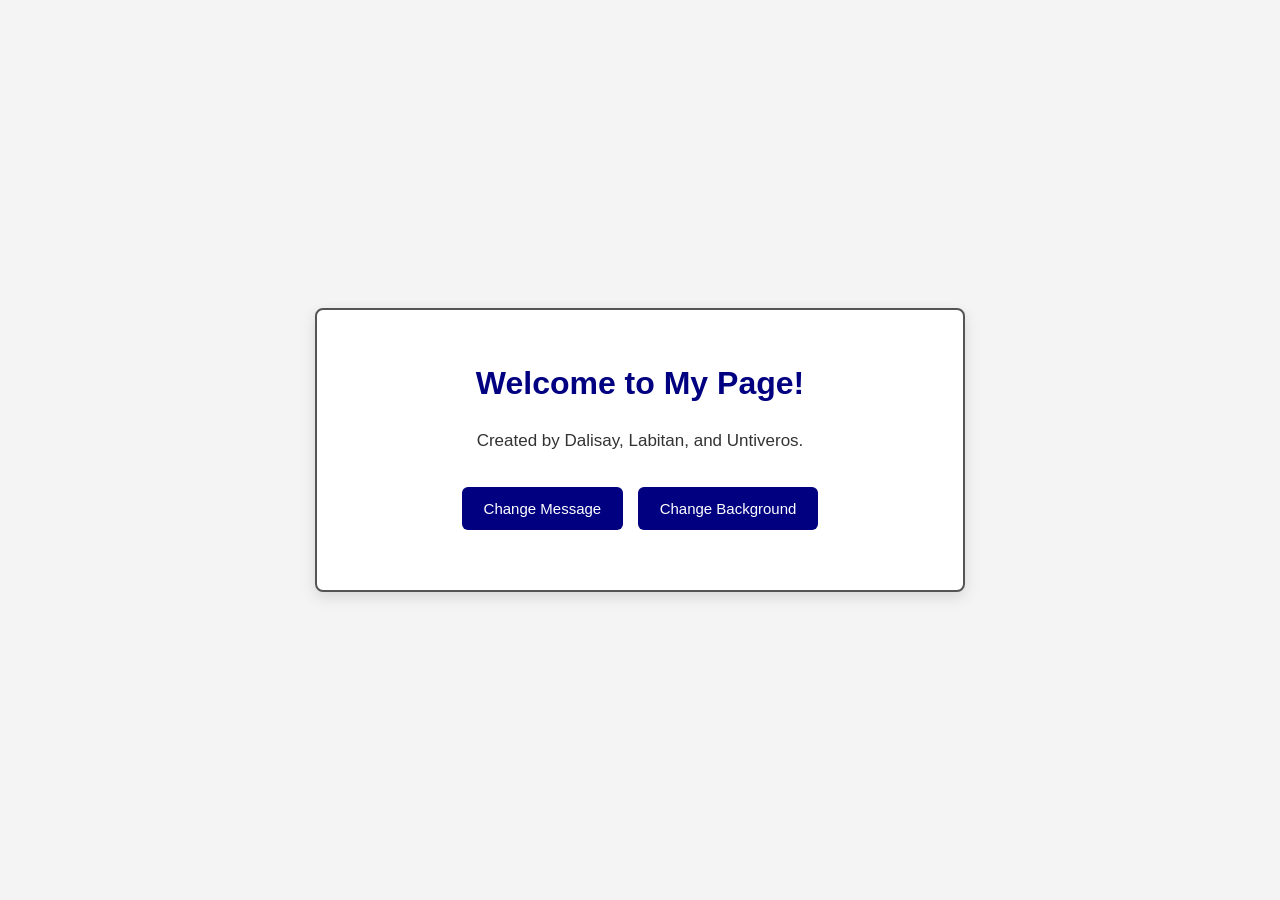
==== lab_act_2.html @ a783da31 "Update" ====
<!DOCTYPE html>
<html lang="en">
<head>
    <meta charset="UTF-8">
    <meta name="viewport" content="width=device-width, initial-scale=1.0">
    <title>My First Interactive Page</title>
    <link rel="stylesheet" href="style.css">
</head>
<body>

    <div class="container">
        <h1>Welcome to My Page!</h1>

        <p id="message">
            Created by Dalisay, Labitan, and Untiveros.
        </p>

        <button id="messageButton">Change Message</button>
        <button id="backgroundButton">Change Background</button>
    </div>

    <script src="script.js"></script>
</body>
</html>
---- style.css ----
/* General Settings */
* {
    margin: 0;
    padding: 0;
    box-sizing: border-box;
}

/* Body / Outside Background */
body {
    min-height: 100vh;
    display: flex;
    justify-content: center;
    align-items: center;
    background-color: #f4f4f4;
    font-family: Arial, sans-serif;
    transition: background-color 0.5s ease;
}

/* Main Container */
.container {
    width: 90%;
    max-width: 650px;
    padding: 55px 35px;
    text-align: center;
    background-color: white;
    border: 2px solid #555;
    border-radius: 8px;
    box-shadow: 0 5px 15px rgba(0, 0, 0, 0.12);
}

/* Heading */
h1 {
    margin-bottom: 25px;
    color: navy;
    font-size: 32px;
}

/* Message */
p {
    margin-bottom: 28px;
    color: #333;
    font-size: 17px;
    line-height: 1.6;
}

/* Buttons */
button {
    padding: 13px 22px;
    margin: 5px;
    border: none;
    border-radius: 6px;
    background-color: navy;
    color: white;
    font-size: 15px;
    cursor: pointer;
    transition: background-color 0.3s ease;
}

/* Button Hover Effect */
button:hover {
    background-color: #25258c;
}

/* Responsive Design */
@media (max-width: 480px) {
    .container {
        padding: 40px 20px;
    }

    h1 {
        font-size: 25px;
    }

    p {
        font-size: 15px;
    }
}
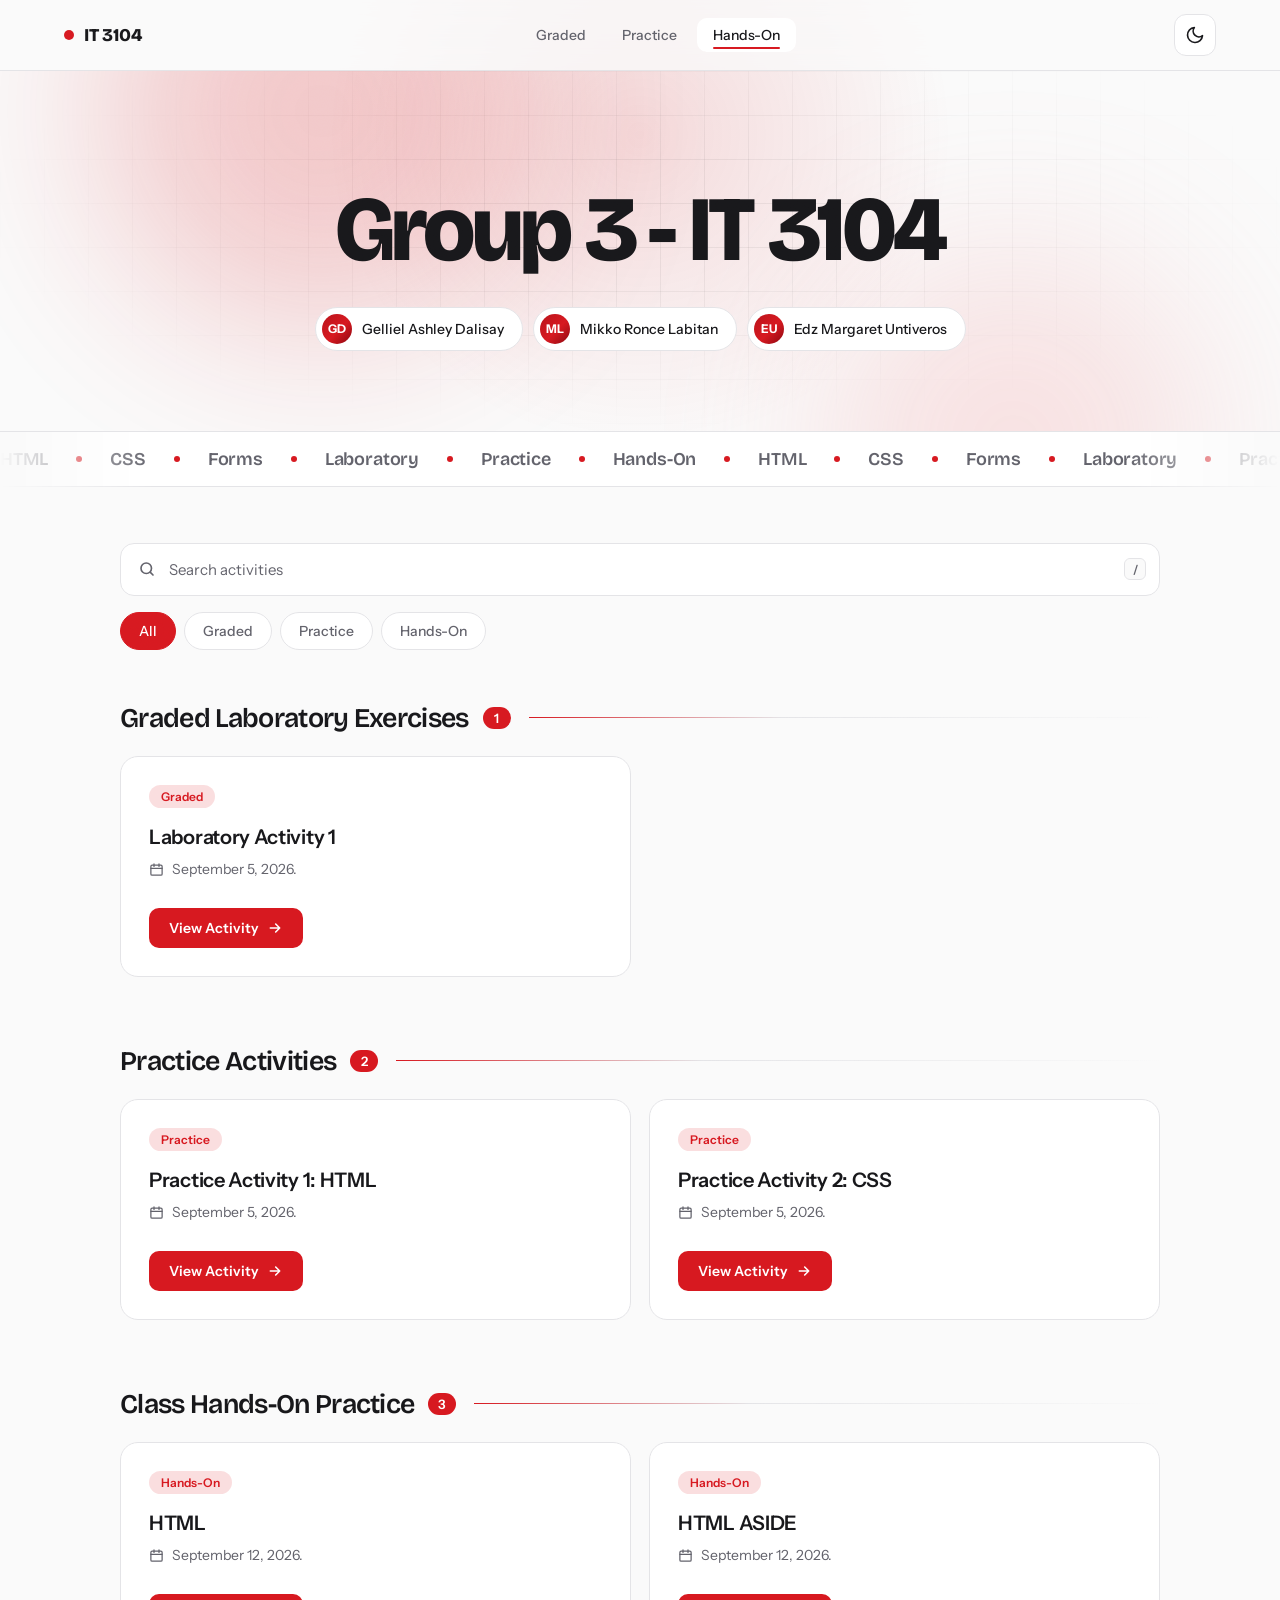
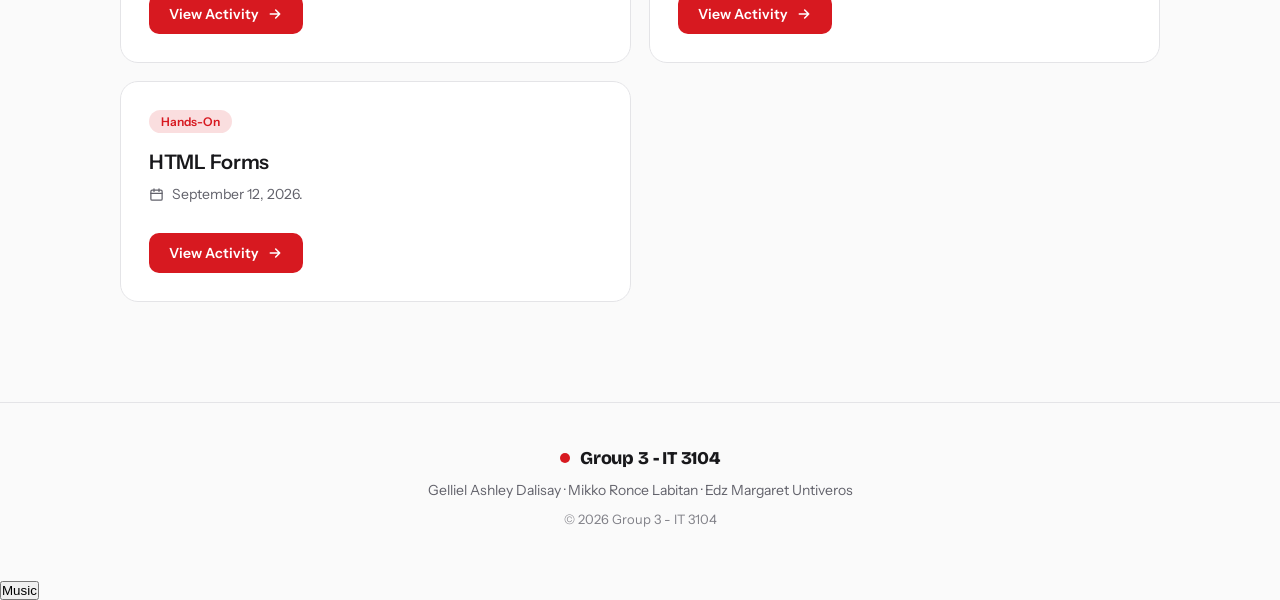
==== commit 5cb28567: "Update lab_act_2.html" ====
--- a/lab_act_2.html
+++ b/lab_act_2.html
@@ -1,24 +1,421 @@
 <!DOCTYPE html>
-<html lang="en">
+<html lang="en" data-theme="dark">
 <head>
     <meta charset="UTF-8">
     <meta name="viewport" content="width=device-width, initial-scale=1.0">
-    <title>My First Interactive Page</title>
+    <title>Group 3 - IT 3104</title>
+
+    <!-- Apply saved theme + JS flag before paint -->
+    <script>
+        (function () {
+            var t = "dark";
+            try {
+                t = localStorage.getItem("theme") ||
+                    (window.matchMedia("(prefers-color-scheme: light)").matches ? "light" : "dark");
+            } catch (e) {}
+            document.documentElement.setAttribute("data-theme", t);
+            document.documentElement.classList.add("js");
+        })();
+    </script>
+
+    <link rel="preconnect" href="https://fonts.googleapis.com">
+    <link rel="preconnect" href="https://fonts.gstatic.com" crossorigin>
+    <link href="https://fonts.googleapis.com/css2?family=Bricolage+Grotesque:wght@600;800&family=Instrument+Sans:wght@400;500;600&display=swap" rel="stylesheet">
     <link rel="stylesheet" href="style.css">
 </head>
+
 <body>
 
-    <div class="container">
-        <h1>Welcome to My Page!</h1>
-
-        <p id="message">
-            Created by Dalisay, Labitan, and Untiveros.
+    <div class="progress" id="progress"></div>
+
+    <!-- TOP BAR -->
+    <nav class="topbar">
+        <div class="brand"><span class="brand-dot"></span>IT 3104</div>
+
+        <div class="nav-links">
+            <a href="#graded">Graded</a>
+            <a href="#practice">Practice</a>
+            <a href="#handson">Hands-On</a>
+        </div>
+
+        <button class="theme-toggle" id="themeToggle" type="button" aria-label="Switch to light mode">
+            <svg class="icon-sun" viewBox="0 0 24 24" width="20" height="20" fill="none" stroke="currentColor" stroke-width="2" stroke-linecap="round" stroke-linejoin="round" aria-hidden="true">
+                <circle cx="12" cy="12" r="4"/>
+                <path d="M12 2v2M12 20v2M4.93 4.93l1.41 1.41M17.66 17.66l1.41 1.41M2 12h2M20 12h2M4.93 19.07l1.41-1.41M17.66 6.34l1.41-1.41"/>
+            </svg>
+            <svg class="icon-moon" viewBox="0 0 24 24" width="20" height="20" fill="none" stroke="currentColor" stroke-width="2" stroke-linecap="round" stroke-linejoin="round" aria-hidden="true">
+                <path d="M21 12.8A9 9 0 1 1 11.2 3a7 7 0 0 0 9.8 9.8z"/>
+            </svg>
+        </button>
+    </nav>
+
+    <!-- HERO -->
+    <header class="header">
+        <div class="aurora" aria-hidden="true"><i></i><i></i></div>
+
+        <h1>Group 3 - IT 3104</h1>
+
+        <p class="members">
+            <span><i>GD</i>Gelliel Ashley Dalisay</span>
+            <span><i>ML</i>Mikko Ronce Labitan</span>
+            <span><i>EU</i>Edz Margaret Untiveros</span>
         </p>
-
-        <button id="messageButton">Change Message</button>
-        <button id="backgroundButton">Change Background</button>
+    </header>
+
+    <!-- MARQUEE -->
+    <div class="marquee" aria-hidden="true">
+        <div class="marquee-track">
+            <span>HTML</span><span>CSS</span><span>Forms</span><span>Laboratory</span><span>Practice</span><span>Hands-On</span>
+            <span>HTML</span><span>CSS</span><span>Forms</span><span>Laboratory</span><span>Practice</span><span>Hands-On</span>
+        </div>
     </div>
 
-    <script src="script.js"></script>
+    <!-- MAIN CONTENT -->
+    <main class="container">
+
+        <div class="toolbar" id="activities">
+            <div class="search">
+                <svg viewBox="0 0 24 24" width="18" height="18" fill="none" stroke="currentColor" stroke-width="2.2" stroke-linecap="round" stroke-linejoin="round" aria-hidden="true"><circle cx="11" cy="11" r="7"/><path d="M20 20l-3.5-3.5"/></svg>
+                <input id="search" type="search" placeholder="Search activities" aria-label="Search activities" autocomplete="off">
+                <kbd>/</kbd>
+            </div>
+
+            <div class="chips" role="group" aria-label="Filter activities">
+                <button class="chip active" type="button" data-filter="all" aria-pressed="true">All</button>
+                <button class="chip" type="button" data-filter="graded" aria-pressed="false">Graded</button>
+                <button class="chip" type="button" data-filter="practice" aria-pressed="false">Practice</button>
+                <button class="chip" type="button" data-filter="handson" aria-pressed="false">Hands-On</button>
+            </div>
+        </div>
+
+        <p class="empty" id="empty" hidden>No activities match your search.</p>
+
+        <section class="section" id="graded" data-tag="Graded">
+            <div class="section-heading">
+                <h2>Graded Laboratory Exercises</h2>
+            </div>
+
+            <div class="activity">
+                <div class="activity-details">
+                    <h3>Laboratory Activity 1</h3>
+                    <p>September 5, 2026.</p>
+                </div>
+                <a href="Lab_Act_1.html" class="view-button">View Activity</a>
+            </div>
+        </section>
+
+        <section class="section" id="practice" data-tag="Practice">
+            <div class="section-heading">
+                <h2>Practice Activities</h2>
+            </div>
+
+            <div class="activity">
+                <div class="activity-details">
+                    <h3>Practice Activity 1: HTML</h3>
+                    <p>September 5, 2026.</p>
+                </div>
+                <a href="practice%201%20html.html" class="view-button">View Activity</a>
+            </div>
+
+            <div class="activity">
+                <div class="activity-details">
+                    <h3>Practice Activity 2: CSS</h3>
+                    <p>September 5, 2026.</p>
+                </div>
+                <a href="Pactice%20Activity%202.html" class="view-button">View Activity</a>
+            </div>
+        </section>
+
+        <section class="section" id="handson" data-tag="Hands-On">
+            <div class="section-heading">
+                <h2>Class Hands-On Practice</h2>
+            </div>
+
+            <div class="activity">
+                <div class="activity-details">
+                    <h3>HTML</h3>
+                    <p>September 12, 2026.</p>
+                </div>
+                <a href="practice%201%20html.html" class="view-button">View Activity</a>
+            </div>
+
+            <div class="activity">
+                <div class="activity-details">
+                    <h3>HTML ASIDE</h3>
+                    <p>September 12, 2026.</p>
+                </div>
+                <a href="practice-1-html-aside.html" class="view-button">View Activity</a>
+            </div>
+
+            <div class="activity">
+                <div class="activity-details">
+                    <h3>HTML Forms</h3>
+                    <p>September 12, 2026.</p>
+                </div>
+                <a href="practice%20activity%201%20html%20forms.html" class="view-button">View Activity</a>
+            </div>
+        </section>
+
+    </main>
+
+    <!-- FOOTER -->
+    <footer class="footer">
+        <div class="footer-inner">
+            <div class="brand"><span class="brand-dot"></span>Group 3 - IT 3104</div>
+            <p class="footer-members">Gelliel Ashley Dalisay &middot; Mikko Ronce Labitan &middot; Edz Margaret Untiveros</p>
+            <p class="footer-copy">&copy; 2026 Group 3 - IT 3104</p>
+        </div>
+    </footer>
+
+    <button class="to-top" id="toTop" type="button" aria-label="Back to top">
+        <svg viewBox="0 0 24 24" width="20" height="20" fill="none" stroke="currentColor" stroke-width="2.4" stroke-linecap="round" stroke-linejoin="round" aria-hidden="true"><path d="M12 19V5M5 12l7-7 7 7"/></svg>
+    </button>
+
+    <!-- MUSIC -->
+    <audio id="bgm" src="music.mp3" loop preload="none"></audio>
+
+    <button class="sound-btn" id="soundBtn" type="button" aria-label="Play music" aria-pressed="false">
+        <span class="eq" aria-hidden="true"><i></i><i></i><i></i><i></i></span>
+        <span class="sound-label" id="soundLabel">Music</span>
+    </button>
+
+    <script>
+        var root = document.documentElement;
+        var reduced = window.matchMedia("(prefers-reduced-motion: reduce)").matches;
+
+        var sections = document.querySelectorAll(".section");
+        var cards = document.querySelectorAll(".activity");
+
+        /* ---------- Theme toggle (circular reveal when supported) ---------- */
+        var toggle = document.getElementById("themeToggle");
+
+        function syncLabel() {
+            var light = root.getAttribute("data-theme") === "light";
+            toggle.setAttribute("aria-label", light ? "Switch to dark mode" : "Switch to light mode");
+        }
+
+        toggle.addEventListener("click", function (e) {
+            var next = root.getAttribute("data-theme") === "light" ? "dark" : "light";
+
+            function apply() {
+                root.setAttribute("data-theme", next);
+                try { localStorage.setItem("theme", next); } catch (err) {}
+                syncLabel();
+            }
+
+            if (!document.startViewTransition || reduced) { apply(); return; }
+
+            var x = e.clientX, y = e.clientY;
+            var r = Math.hypot(Math.max(x, innerWidth - x), Math.max(y, innerHeight - y));
+            var t = document.startViewTransition(apply);
+
+            t.ready.then(function () {
+                root.animate(
+                    { clipPath: ["circle(0px at " + x + "px " + y + "px)", "circle(" + r + "px at " + x + "px " + y + "px)"] },
+                    { duration: 650, easing: "ease-in-out", pseudoElement: "::view-transition-new(root)" }
+                );
+            });
+        });
+        syncLabel();
+
+        /* ---------- Tag badge on each card + count on each heading ---------- */
+        sections.forEach(function (s) {
+            var tag = s.dataset.tag;
+            var list = s.querySelectorAll(".activity");
+
+            list.forEach(function (card) {
+                var d = card.querySelector(".activity-details");
+                var t = document.createElement("span");
+                t.className = "tag";
+                t.textContent = tag;
+                d.insertBefore(t, d.firstChild);
+            });
+
+            var c = document.createElement("span");
+            c.className = "count";
+            c.textContent = list.length;
+            s.querySelector(".section-heading h2").after(c);
+        });
+
+        /* ---------- Scroll reveal ---------- */
+        var items = document.querySelectorAll(".section-heading, .activity");
+        items.forEach(function (el) { el.classList.add("reveal"); });
+
+        if ("IntersectionObserver" in window) {
+            var io = new IntersectionObserver(function (entries) {
+                entries.forEach(function (e) {
+                    if (e.isIntersecting) {
+                        e.target.classList.add("in");
+                        io.unobserve(e.target);
+                    }
+                });
+            }, { threshold: 0.12 });
+            items.forEach(function (el) { io.observe(el); });
+        } else {
+            items.forEach(function (el) { el.classList.add("in"); });
+        }
+
+        /* ---------- Card spotlight + 3D tilt ---------- */
+        cards.forEach(function (card) {
+            card.addEventListener("mousemove", function (e) {
+                var r = card.getBoundingClientRect();
+                var px = (e.clientX - r.left) / r.width;
+                var py = (e.clientY - r.top) / r.height;
+                card.style.setProperty("--mx", (px * r.width) + "px");
+                card.style.setProperty("--my", (py * r.height) + "px");
+                if (!reduced) {
+                    card.style.setProperty("--ry", ((px - 0.5) * 8) + "deg");
+                    card.style.setProperty("--rx", ((0.5 - py) * 8) + "deg");
+                }
+            });
+            card.addEventListener("mouseleave", function () {
+                card.style.setProperty("--rx", "0deg");
+                card.style.setProperty("--ry", "0deg");
+            });
+        });
+
+        /* ---------- Ambient glow that follows the cursor ---------- */
+        document.addEventListener("pointermove", function (e) {
+            root.style.setProperty("--x", e.clientX + "px");
+            root.style.setProperty("--y", e.clientY + "px");
+        });
+
+        /* ---------- Search + filter chips ---------- */
+        var search = document.getElementById("search");
+        var empty = document.getElementById("empty");
+        var chips = document.querySelectorAll(".chip");
+        var filter = "all";
+
+        function applyFilter() {
+            var q = search.value.toLowerCase().trim();
+            var any = false;
+
+            cards.forEach(function (card) {
+                var sec = card.closest(".section");
+                var ok = (filter === "all" || sec.id === filter) &&
+                         card.textContent.toLowerCase().indexOf(q) !== -1;
+                card.hidden = !ok;
+                if (ok) any = true;
+            });
+
+            sections.forEach(function (s) {
+                s.hidden = !s.querySelector(".activity:not([hidden])");
+            });
+
+            empty.hidden = any;
+        }
+
+        search.addEventListener("input", applyFilter);
+
+        chips.forEach(function (chip) {
+            chip.addEventListener("click", function () {
+                filter = chip.dataset.filter;
+                chips.forEach(function (c) {
+                    var on = c === chip;
+                    c.classList.toggle("active", on);
+                    c.setAttribute("aria-pressed", on);
+                });
+                applyFilter();
+            });
+        });
+
+        /* "/" focuses the search box, Esc clears it */
+        document.addEventListener("keydown", function (e) {
+            var typing = /^(INPUT|TEXTAREA)$/.test(document.activeElement.tagName);
+            if (e.key === "/" && !typing) {
+                e.preventDefault();
+                search.focus();
+                search.scrollIntoView({ behavior: "smooth", block: "center" });
+            } else if (e.key === "Escape" && document.activeElement === search) {
+                search.value = "";
+                applyFilter();
+                search.blur();
+            }
+        });
+
+        /* ---------- Active nav link while scrolling ---------- */
+        var navLinks = document.querySelectorAll(".nav-links a");
+        var spy = new IntersectionObserver(function (entries) {
+            entries.forEach(function (e) {
+                if (e.isIntersecting) {
+                    navLinks.forEach(function (a) {
+                        a.classList.toggle("active", a.getAttribute("href") === "#" + e.target.id);
+                    });
+                }
+            });
+        }, { rootMargin: "-40% 0px -50% 0px" });
+        sections.forEach(function (s) { spy.observe(s); });
+
+        /* ---------- Progress bar + back to top ---------- */
+        var progress = document.getElementById("progress");
+        var toTop = document.getElementById("toTop");
+
+        function onScroll() {
+            var max = document.documentElement.scrollHeight - window.innerHeight;
+            var ratio = max > 0 ? window.scrollY / max : 0;
+            progress.style.transform = "scaleX(" + ratio + ")";
+            toTop.classList.toggle("show", window.scrollY > 400);
+        }
+
+        window.addEventListener("scroll", onScroll, { passive: true });
+        onScroll();
+
+        toTop.addEventListener("click", function () {
+            window.scrollTo({ top: 0, behavior: "smooth" });
+        });
+
+        /* ---------- Music + click sounds ---------- */
+        var bgm = document.getElementById("bgm");
+        var soundBtn = document.getElementById("soundBtn");
+        var soundLabel = document.getElementById("soundLabel");
+        var audioCtx;
+
+        bgm.volume = 0.35;
+
+        function setSound(on) {
+            soundBtn.classList.toggle("on", on);
+            soundBtn.setAttribute("aria-pressed", on);
+            soundBtn.setAttribute("aria-label", on ? "Pause music" : "Play music");
+            soundLabel.textContent = on ? "Playing" : "Music";
+        }
+
+        soundBtn.addEventListener("click", function () {
+            if (bgm.paused) {
+                bgm.play().then(function () {
+                    setSound(true);
+                }).catch(function () {
+                    soundLabel.textContent = "music.mp3 not found";
+                });
+            } else {
+                bgm.pause();
+                setSound(false);
+            }
+        });
+
+        /* soft blip made with the Web Audio API (no file needed) */
+        function blip(freq) {
+            if (bgm.paused) return;
+            try {
+                audioCtx = audioCtx || new (window.AudioContext || window.webkitAudioContext)();
+                var o = audioCtx.createOscillator();
+                var g = audioCtx.createGain();
+                var t = audioCtx.currentTime;
+                o.type = "sine";
+                o.frequency.value = freq;
+                g.gain.setValueAtTime(0.0001, t);
+                g.gain.exponentialRampToValueAtTime(0.08, t + 0.01);
+                g.gain.exponentialRampToValueAtTime(0.0001, t + 0.15);
+                o.connect(g);
+                g.connect(audioCtx.destination);
+                o.start();
+                o.stop(t + 0.16);
+            } catch (err) {}
+        }
+
+        document.addEventListener("click", function (e) {
+            if (e.target.closest(".view-button, .chip, .theme-toggle, .to-top")) blip(780);
+        });
+    </script>
+
 </body>
 </html>
--- a/style.css
+++ b/style.css
@@ -1,77 +1,909 @@
-/* General Settings */
-* {
-    margin: 0;
-    padding: 0;
-    box-sizing: border-box;
-}
-
-/* Body / Outside Background */
-body {
-    min-height: 100vh;
-    display: flex;
-    justify-content: center;
-    align-items: center;
-    background-color: #f4f4f4;
-    font-family: Arial, sans-serif;
-    transition: background-color 0.5s ease;
-}
-
-/* Main Container */
-.container {
-    width: 90%;
-    max-width: 650px;
-    padding: 55px 35px;
-    text-align: center;
-    background-color: white;
-    border: 2px solid #555;
-    border-radius: 8px;
-    box-shadow: 0 5px 15px rgba(0, 0, 0, 0.12);
-}
-
-/* Heading */
-h1 {
-    margin-bottom: 25px;
-    color: navy;
-    font-size: 32px;
-}
-
-/* Message */
-p {
-    margin-bottom: 28px;
-    color: #333;
-    font-size: 17px;
-    line-height: 1.6;
-}
-
-/* Buttons */
-button {
-    padding: 13px 22px;
-    margin: 5px;
-    border: none;
-    border-radius: 6px;
-    background-color: navy;
-    color: white;
-    font-size: 15px;
-    cursor: pointer;
-    transition: background-color 0.3s ease;
-}
-
-/* Button Hover Effect */
-button:hover {
-    background-color: #25258c;
-}
-
-/* Responsive Design */
-@media (max-width: 480px) {
-    .container {
-        padding: 40px 20px;
-    }
-
-    h1 {
-        font-size: 25px;
-    }
-
-    p {
-        font-size: 15px;
-    }
-}+/* =========================
+   THEME TOKENS
+========================= */
+
+:root,
+[data-theme="dark"] {
+    --bg: #000000;
+    --bar: rgba(0, 0, 0, 0.7);
+    --card: #0e0e10;
+    --card-hover: #141417;
+    --border: #25252a;
+    --text: #f4f4f5;
+    --muted: #a1a1aa;
+    --accent: #e5202b;
+    --accent-hover: #ff3b47;
+    --accent-deep: #8a0710;
+    --on-accent: #ffffff;
+    --glow: rgba(229, 32, 43, 0.22);
+    --grid: rgba(255, 255, 255, 0.045);
+    --shadow: 0 22px 60px rgba(229, 32, 43, 0.16);
+    --aurora: 0.5;
+    --noise: 0.07;
+}
+
+[data-theme="light"] {
+    --bg: #fafafa;
+    --bar: rgba(250, 250, 250, 0.75);
+    --card: #ffffff;
+    --card-hover: #ffffff;
+    --border: #e4e4e7;
+    --text: #18181b;
+    --muted: #62626b;
+    --accent: #d71920;
+    --accent-hover: #b9121a;
+    --accent-deep: #f08a8e;
+    --on-accent: #ffffff;
+    --glow: rgba(215, 25, 32, 0.14);
+    --grid: rgba(0, 0, 0, 0.055);
+    --shadow: 0 22px 56px rgba(24, 24, 27, 0.12);
+    --aurora: 0.22;
+    --noise: 0.06;
+}
+
+@property --angle {
+    syntax: "<angle>";
+    inherits: false;
+    initial-value: 0deg;
+}
+
+* {
+    margin: 0;
+    padding: 0;
+    box-sizing: border-box;
+}
+
+[hidden] {
+    display: none !important;
+}
+
+html {
+    scroll-behavior: smooth;
+}
+
+body {
+    font-family: "Instrument Sans", system-ui, -apple-system, "Segoe UI", Arial, sans-serif;
+    background: var(--bg);
+    color: var(--text);
+    min-height: 100vh;
+    -webkit-font-smoothing: antialiased;
+    transition: background 0.35s ease, color 0.35s ease;
+}
+
+::selection {
+    background: var(--accent);
+    color: #fff;
+}
+
+/* ambient glow that follows the cursor */
+body::before {
+    content: "";
+    position: fixed;
+    inset: 0;
+    z-index: -1;
+    pointer-events: none;
+    background: radial-gradient(520px circle at var(--x, 50%) var(--y, 15%), var(--glow), transparent 60%);
+}
+
+/* film grain for a premium feel */
+body::after {
+    content: "";
+    position: fixed;
+    inset: 0;
+    z-index: 200;
+    pointer-events: none;
+    opacity: var(--noise);
+    mix-blend-mode: overlay;
+    background-image: url("data:image/svg+xml,%3Csvg xmlns='http://www.w3.org/2000/svg' width='160' height='160'%3E%3Cfilter id='n'%3E%3CfeTurbulence type='fractalNoise' baseFrequency='.85' numOctaves='2' stitchTiles='stitch'/%3E%3C/filter%3E%3Crect width='100%25' height='100%25' filter='url(%23n)'/%3E%3C/svg%3E");
+}
+
+/* circular theme reveal */
+::view-transition-old(root),
+::view-transition-new(root) {
+    animation: none;
+    mix-blend-mode: normal;
+}
+
+::view-transition-old(root) { z-index: 1; }
+::view-transition-new(root) { z-index: 2; }
+
+/* =========================
+   SCROLL PROGRESS
+========================= */
+
+.progress {
+    position: fixed;
+    top: 0;
+    left: 0;
+    z-index: 100;
+    width: 100%;
+    height: 3px;
+    background: linear-gradient(90deg, var(--accent), var(--accent-hover));
+    transform: scaleX(0);
+    transform-origin: left;
+    box-shadow: 0 0 12px var(--glow);
+}
+
+/* =========================
+   TOP BAR
+========================= */
+
+.topbar {
+    position: sticky;
+    top: 0;
+    z-index: 50;
+    display: flex;
+    align-items: center;
+    justify-content: space-between;
+    padding: 14px max(24px, 5vw);
+    background: var(--bar);
+    backdrop-filter: blur(14px);
+    -webkit-backdrop-filter: blur(14px);
+    border-bottom: 1px solid var(--border);
+    transition: background 0.35s ease, border-color 0.35s ease;
+}
+
+.brand {
+    display: flex;
+    align-items: center;
+    gap: 10px;
+    font-family: "Bricolage Grotesque", "Instrument Sans", Arial, sans-serif;
+    font-weight: 800;
+    font-size: 18px;
+    letter-spacing: -0.01em;
+}
+
+.brand-dot {
+    width: 10px;
+    height: 10px;
+    border-radius: 50%;
+    background: var(--accent);
+    animation: pulse 2.4s ease-out infinite;
+}
+
+.nav-links {
+    display: flex;
+    gap: 4px;
+}
+
+.nav-links a {
+    position: relative;
+    padding: 8px 16px;
+    font-size: 14px;
+    font-weight: 500;
+    color: var(--muted);
+    text-decoration: none;
+    border-radius: 10px;
+    transition: color 0.25s ease, background 0.25s ease;
+}
+
+.nav-links a::after {
+    content: "";
+    position: absolute;
+    left: 16px;
+    right: 16px;
+    bottom: 3px;
+    height: 2px;
+    border-radius: 2px;
+    background: var(--accent);
+    transform: scaleX(0);
+    transition: transform 0.3s ease;
+}
+
+.nav-links a:hover { color: var(--text); }
+.nav-links a.active { color: var(--text); background: var(--card); }
+.nav-links a.active::after { transform: scaleX(1); }
+
+/* THEME TOGGLE */
+
+.theme-toggle {
+    position: relative;
+    display: grid;
+    place-items: center;
+    width: 42px;
+    height: 42px;
+    color: var(--text);
+    background: var(--card);
+    border: 1px solid var(--border);
+    border-radius: 12px;
+    cursor: pointer;
+    transition: transform 0.2s ease, border-color 0.25s ease, background 0.35s ease, color 0.35s ease;
+}
+
+.theme-toggle:hover {
+    border-color: var(--accent);
+    color: var(--accent);
+    transform: translateY(-1px);
+}
+
+.theme-toggle:active { transform: scale(0.94); }
+
+.theme-toggle svg {
+    position: absolute;
+    transition: transform 0.45s cubic-bezier(0.2, 0.8, 0.2, 1), opacity 0.3s ease;
+}
+
+[data-theme="dark"] .icon-sun  { opacity: 1; transform: rotate(0) scale(1); }
+[data-theme="dark"] .icon-moon { opacity: 0; transform: rotate(-90deg) scale(0.4); }
+[data-theme="light"] .icon-sun  { opacity: 0; transform: rotate(90deg) scale(0.4); }
+[data-theme="light"] .icon-moon { opacity: 1; transform: rotate(0) scale(1); }
+
+/* focus rings */
+.theme-toggle:focus-visible,
+.view-button:focus-visible,
+.to-top:focus-visible,
+.nav-links a:focus-visible,
+.chip:focus-visible,
+.search input:focus-visible {
+    outline: 2px solid var(--accent);
+    outline-offset: 3px;
+}
+
+/* =========================
+   HERO
+========================= */
+
+.header {
+    position: relative;
+    overflow: hidden;
+    text-align: center;
+    padding: 112px 24px 80px;
+    border-bottom: 1px solid var(--border);
+    transition: border-color 0.35s ease;
+}
+
+.header::before {
+    content: "";
+    position: absolute;
+    inset: 0;
+    background-image:
+        linear-gradient(var(--grid) 1px, transparent 1px),
+        linear-gradient(90deg, var(--grid) 1px, transparent 1px);
+    background-size: 44px 44px;
+    -webkit-mask-image: radial-gradient(ellipse 70% 80% at 50% 40%, #000 20%, transparent 75%);
+    mask-image: radial-gradient(ellipse 70% 80% at 50% 40%, #000 20%, transparent 75%);
+    animation: grid-move 18s linear infinite;
+}
+
+.aurora {
+    position: absolute;
+    inset: 0;
+    overflow: hidden;
+    pointer-events: none;
+}
+
+.aurora i {
+    position: absolute;
+    border-radius: 50%;
+    filter: blur(90px);
+    opacity: var(--aurora);
+}
+
+.aurora i:nth-child(1) {
+    width: 440px;
+    height: 440px;
+    left: 8%;
+    top: -180px;
+    background: var(--accent);
+    animation: drift-a 16s ease-in-out infinite alternate;
+}
+
+.aurora i:nth-child(2) {
+    width: 380px;
+    height: 380px;
+    right: 6%;
+    bottom: -200px;
+    background: var(--accent-deep);
+    animation: drift-b 20s ease-in-out infinite alternate;
+}
+
+.header h1,
+.members {
+    position: relative;
+    z-index: 1;
+}
+
+.header h1 {
+    font-family: "Bricolage Grotesque", "Instrument Sans", Arial, sans-serif;
+    font-size: clamp(40px, 8vw, 92px);
+    font-weight: 800;
+    letter-spacing: -0.04em;
+    line-height: 1.02;
+    margin-bottom: 30px;
+    animation: rise 0.9s cubic-bezier(0.2, 0.8, 0.2, 1) backwards;
+}
+
+/* MEMBERS */
+
+.members {
+    display: flex;
+    flex-wrap: wrap;
+    justify-content: center;
+    gap: 10px;
+    animation: rise 0.9s cubic-bezier(0.2, 0.8, 0.2, 1) 0.12s backwards;
+}
+
+.members span {
+    display: inline-flex;
+    align-items: center;
+    gap: 10px;
+    padding: 6px 18px 6px 6px;
+    font-size: 14px;
+    font-weight: 500;
+    background: var(--card);
+    border: 1px solid var(--border);
+    border-radius: 999px;
+    transition: border-color 0.25s ease, transform 0.25s ease, background 0.35s ease;
+}
+
+.members span i {
+    display: grid;
+    place-items: center;
+    width: 30px;
+    height: 30px;
+    font-style: normal;
+    font-size: 12px;
+    font-weight: 700;
+    color: #fff;
+    background: linear-gradient(135deg, var(--accent-hover), var(--accent) 55%, #8a0710);
+    border-radius: 50%;
+}
+
+.members span:hover {
+    border-color: var(--accent);
+    transform: translateY(-2px);
+}
+
+/* keyboard hint (used by the search bar) */
+kbd {
+    display: inline-grid;
+    place-items: center;
+    min-width: 22px;
+    height: 22px;
+    padding: 0 6px;
+    font: inherit;
+    font-size: 12px;
+    font-weight: 600;
+    color: var(--muted);
+    background: var(--bg);
+    border: 1px solid var(--border);
+    border-radius: 6px;
+}
+
+/* =========================
+   MARQUEE
+========================= */
+
+.marquee {
+    overflow: hidden;
+    padding: 16px 0;
+    background: var(--card);
+    border-bottom: 1px solid var(--border);
+    -webkit-mask-image: linear-gradient(90deg, transparent, #000 12%, #000 88%, transparent);
+    mask-image: linear-gradient(90deg, transparent, #000 12%, #000 88%, transparent);
+    transition: background 0.35s ease, border-color 0.35s ease;
+}
+
+.marquee-track {
+    display: flex;
+    width: max-content;
+    animation: marquee 30s linear infinite;
+}
+
+.marquee:hover .marquee-track { animation-play-state: paused; }
+
+.marquee-track span {
+    display: inline-flex;
+    align-items: center;
+    gap: 28px;
+    padding-right: 28px;
+    font-family: "Bricolage Grotesque", "Instrument Sans", Arial, sans-serif;
+    font-size: 18px;
+    font-weight: 600;
+    letter-spacing: -0.01em;
+    color: var(--muted);
+    white-space: nowrap;
+}
+
+.marquee-track span::after {
+    content: "";
+    width: 6px;
+    height: 6px;
+    border-radius: 50%;
+    background: var(--accent);
+}
+
+/* =========================
+   MAIN + TOOLBAR
+========================= */
+
+.container {
+    width: 88%;
+    max-width: 1040px;
+    margin: 56px auto 100px;
+}
+
+.toolbar {
+    display: flex;
+    flex-direction: column;
+    gap: 16px;
+    margin-bottom: 52px;
+    scroll-margin-top: 90px;
+}
+
+.search {
+    position: relative;
+}
+
+.search > svg {
+    position: absolute;
+    left: 18px;
+    top: 50%;
+    transform: translateY(-50%);
+    color: var(--muted);
+    pointer-events: none;
+}
+
+.search kbd {
+    position: absolute;
+    right: 14px;
+    top: 50%;
+    transform: translateY(-50%);
+    pointer-events: none;
+}
+
+.search input {
+    width: 100%;
+    padding: 16px 52px 16px 48px;
+    font: inherit;
+    font-size: 15px;
+    color: var(--text);
+    background: var(--card);
+    border: 1px solid var(--border);
+    border-radius: 14px;
+    transition: border-color 0.25s ease, box-shadow 0.25s ease, background 0.35s ease;
+}
+
+.search input::placeholder { color: var(--muted); }
+
+.search input:focus {
+    outline: none;
+    border-color: var(--accent);
+    box-shadow: 0 0 0 4px var(--glow);
+}
+
+/* FILTER CHIPS */
+
+.chips {
+    display: flex;
+    flex-wrap: wrap;
+    gap: 8px;
+}
+
+.chip {
+    padding: 9px 18px;
+    font: inherit;
+    font-size: 14px;
+    font-weight: 500;
+    color: var(--muted);
+    background: var(--card);
+    border: 1px solid var(--border);
+    border-radius: 999px;
+    cursor: pointer;
+    transition: color 0.25s ease, background 0.25s ease, border-color 0.25s ease, transform 0.2s ease;
+}
+
+.chip:hover {
+    color: var(--text);
+    border-color: var(--accent);
+}
+
+.chip:active { transform: scale(0.96); }
+
+.chip.active {
+    color: var(--on-accent);
+    background: var(--accent);
+    border-color: var(--accent);
+}
+
+.empty {
+    text-align: center;
+    color: var(--muted);
+    padding: 40px 0;
+}
+
+/* =========================
+   SECTION
+========================= */
+
+.section {
+    display: grid;
+    grid-template-columns: repeat(2, 1fr);
+    gap: 18px;
+    margin-bottom: 68px;
+    scroll-margin-top: 90px;
+}
+
+.section-heading {
+    grid-column: 1 / -1;
+    display: flex;
+    align-items: center;
+    gap: 14px;
+    margin-bottom: 4px;
+}
+
+.section-heading h2 {
+    flex-shrink: 0;
+    font-family: "Bricolage Grotesque", "Instrument Sans", Arial, sans-serif;
+    font-size: 27px;
+    font-weight: 600;
+    letter-spacing: -0.025em;
+}
+
+.section-heading::after {
+    content: "";
+    flex: 1;
+    height: 1px;
+    margin-left: 4px;
+    background: linear-gradient(90deg, var(--accent), var(--border) 40%, transparent);
+}
+
+.count {
+    flex-shrink: 0;
+    min-width: 28px;
+    padding: 3px 9px;
+    text-align: center;
+    font-size: 13px;
+    font-weight: 600;
+    color: var(--on-accent);
+    background: var(--accent);
+    border-radius: 999px;
+}
+
+/* =========================
+   SCROLL REVEAL
+========================= */
+
+.js .reveal:not(.in) { opacity: 0; }
+
+.reveal.in {
+    animation: rise 0.7s cubic-bezier(0.2, 0.8, 0.2, 1) backwards;
+}
+
+.activity.in:nth-child(3) { animation-delay: 0.1s; }
+.activity.in:nth-child(4) { animation-delay: 0.2s; }
+
+/* =========================
+   ACTIVITY CARD
+========================= */
+
+.activity {
+    position: relative;
+    display: flex;
+    flex-direction: column;
+    justify-content: space-between;
+    gap: 30px;
+    padding: 28px;
+    background: var(--card);
+    border: 1px solid var(--border);
+    border-radius: 18px;
+    transform: perspective(900px) rotateX(var(--rx, 0deg)) rotateY(var(--ry, 0deg));
+    transition: transform 0.2s ease-out, border-color 0.3s ease, box-shadow 0.3s ease, background 0.35s ease;
+}
+
+.activity > * {
+    position: relative;
+    z-index: 1;
+}
+
+/* glowing ring that travels around the edge on hover */
+.activity::before {
+    content: "";
+    position: absolute;
+    inset: -1px;
+    padding: 1px;
+    border-radius: inherit;
+    background: conic-gradient(from var(--angle), transparent 0 50%, var(--accent) 78%, var(--accent-hover) 90%, transparent);
+    -webkit-mask: linear-gradient(#000 0 0) content-box, linear-gradient(#000 0 0);
+    -webkit-mask-composite: xor;
+    mask: linear-gradient(#000 0 0) content-box exclude, linear-gradient(#000 0 0);
+    opacity: 0;
+    transition: opacity 0.35s ease;
+    animation: spin 3.5s linear infinite;
+    pointer-events: none;
+}
+
+/* spotlight that follows the cursor */
+.activity::after {
+    content: "";
+    position: absolute;
+    inset: 0;
+    border-radius: inherit;
+    background: radial-gradient(300px circle at var(--mx, 50%) var(--my, 0%), var(--glow), transparent 65%);
+    opacity: 0;
+    transition: opacity 0.3s ease;
+    pointer-events: none;
+}
+
+.activity:hover {
+    transform: perspective(900px) rotateX(var(--rx, 0deg)) rotateY(var(--ry, 0deg)) translateY(-6px);
+    background: var(--card-hover);
+    border-color: transparent;
+    box-shadow: var(--shadow);
+}
+
+.activity:hover::before,
+.activity:hover::after {
+    opacity: 1;
+}
+
+.activity-details h3 {
+    font-size: 20px;
+    font-weight: 600;
+    letter-spacing: -0.015em;
+    line-height: 1.3;
+    margin-bottom: 10px;
+}
+
+.activity-details p {
+    display: flex;
+    align-items: center;
+    gap: 8px;
+    font-size: 14px;
+    color: var(--muted);
+}
+
+.activity-details p::before {
+    content: "";
+    flex-shrink: 0;
+    width: 15px;
+    height: 15px;
+    background: currentColor;
+    -webkit-mask: url("data:image/svg+xml,%3Csvg xmlns='http://www.w3.org/2000/svg' viewBox='0 0 24 24' fill='none' stroke='black' stroke-width='2' stroke-linecap='round' stroke-linejoin='round'%3E%3Crect x='3' y='5' width='18' height='16' rx='2'/%3E%3Cpath d='M3 10h18M8 3v4M16 3v4'/%3E%3C/svg%3E") center / contain no-repeat;
+    mask: url("data:image/svg+xml,%3Csvg xmlns='http://www.w3.org/2000/svg' viewBox='0 0 24 24' fill='none' stroke='black' stroke-width='2' stroke-linecap='round' stroke-linejoin='round'%3E%3Crect x='3' y='5' width='18' height='16' rx='2'/%3E%3Cpath d='M3 10h18M8 3v4M16 3v4'/%3E%3C/svg%3E") center / contain no-repeat;
+}
+
+.tag {
+    display: inline-block;
+    margin-bottom: 16px;
+    padding: 4px 12px;
+    font-size: 12px;
+    font-weight: 600;
+    color: var(--accent);
+    background: var(--glow);
+    border-radius: 999px;
+}
+
+/* =========================
+   VIEW BUTTON
+========================= */
+
+.view-button {
+    align-self: flex-start;
+    display: inline-flex;
+    align-items: center;
+    gap: 8px;
+    padding: 11px 20px;
+    color: var(--on-accent);
+    background: var(--accent);
+    text-decoration: none;
+    font-size: 14px;
+    font-weight: 600;
+    border-radius: 10px;
+    white-space: nowrap;
+    transition: background 0.25s ease, transform 0.2s ease, box-shadow 0.25s ease;
+}
+
+.view-button::after {
+    content: "";
+    width: 16px;
+    height: 16px;
+    background: currentColor;
+    -webkit-mask: url("data:image/svg+xml,%3Csvg xmlns='http://www.w3.org/2000/svg' viewBox='0 0 24 24' fill='none' stroke='black' stroke-width='2.4' stroke-linecap='round' stroke-linejoin='round'%3E%3Cpath d='M5 12h14M13 6l6 6-6 6'/%3E%3C/svg%3E") center / contain no-repeat;
+    mask: url("data:image/svg+xml,%3Csvg xmlns='http://www.w3.org/2000/svg' viewBox='0 0 24 24' fill='none' stroke='black' stroke-width='2.4' stroke-linecap='round' stroke-linejoin='round'%3E%3Cpath d='M5 12h14M13 6l6 6-6 6'/%3E%3C/svg%3E") center / contain no-repeat;
+    transition: transform 0.25s ease;
+}
+
+.view-button:hover {
+    background: var(--accent-hover);
+    box-shadow: 0 8px 22px var(--glow);
+}
+
+.view-button:hover::after { transform: translateX(4px); }
+.view-button:active { transform: scale(0.97); }
+
+/* =========================
+   FOOTER + BACK TO TOP
+========================= */
+
+.footer {
+    padding: 44px 24px 52px;
+    border-top: 1px solid var(--border);
+    transition: border-color 0.35s ease;
+}
+
+.footer-inner {
+    display: flex;
+    flex-direction: column;
+    align-items: center;
+    gap: 12px;
+    text-align: center;
+}
+
+.footer-members {
+    font-size: 14px;
+    color: var(--muted);
+}
+
+.footer-copy {
+    font-size: 13px;
+    color: var(--muted);
+    opacity: 0.8;
+}
+
+.to-top {
+    position: fixed;
+    right: 24px;
+    bottom: 24px;
+    z-index: 60;
+    display: grid;
+    place-items: center;
+    width: 46px;
+    height: 46px;
+    color: var(--on-accent);
+    background: var(--accent);
+    border: none;
+    border-radius: 14px;
+    cursor: pointer;
+    box-shadow: 0 10px 28px var(--glow);
+    opacity: 0;
+    transform: translateY(16px);
+    pointer-events: none;
+    transition: opacity 0.3s ease, transform 0.3s ease, background 0.25s ease;
+}
+
+.to-top.show {
+    opacity: 1;
+    transform: translateY(0);
+    pointer-events: auto;
+}
+
+.to-top:hover { background: var(--accent-hover); }
+
+/* =========================
+   ANIMATIONS
+========================= */
+
+@keyframes rise {
+    from { opacity: 0; transform: translateY(26px); }
+    to   { opacity: 1; transform: translateY(0); }
+}
+
+@keyframes pulse {
+    0%   { box-shadow: 0 0 0 0 var(--glow); }
+    70%  { box-shadow: 0 0 0 10px transparent; }
+    100% { box-shadow: 0 0 0 0 transparent; }
+}
+
+@keyframes spin {
+    to { --angle: 360deg; }
+}
+
+@keyframes grid-move {
+    to { background-position: 44px 44px; }
+}
+
+@keyframes marquee {
+    to { transform: translateX(-50%); }
+}
+
+@keyframes drift-a {
+    to { transform: translate(140px, 60px) scale(1.18); }
+}
+
+@keyframes drift-b {
+    to { transform: translate(-150px, -50px) scale(1.15); }
+}
+
+@media (prefers-reduced-motion: reduce) {
+    *,
+    *::before,
+    *::after {
+        animation: none !important;
+        transition: none !important;
+    }
+
+    .js .reveal:not(.in) { opacity: 1; }
+}
+
+/* tilt only on devices with a real hover */
+@media (hover: none) {
+    .activity,
+    .activity:hover {
+        transform: none;
+    }
+}
+
+/* =========================
+   TABLET
+========================= */
+
+@media (max-width: 768px) {
+
+    .header { padding: 84px 20px 60px; }
+    .container { width: 90%; }
+    .section-heading h2 { font-size: 22px; }
+}
+
+@media (max-width: 760px) {
+    .nav-links { display: none; }
+}
+
+/* =========================
+   MOBILE
+========================= */
+
+@media (max-width: 640px) {
+
+    .section {
+        grid-template-columns: 1fr;
+        gap: 14px;
+        margin-bottom: 48px;
+    }
+
+    .header { padding: 64px 18px 46px; }
+
+    .members span {
+        padding: 5px 14px 5px 5px;
+        font-size: 13px;
+    }
+
+    .members span i {
+        width: 26px;
+        height: 26px;
+        font-size: 11px;
+    }
+
+    .search kbd { display: none; }
+
+    .marquee-track span { font-size: 16px; }
+
+    .container {
+        width: 92%;
+        margin: 40px auto 70px;
+    }
+
+    .toolbar { margin-bottom: 38px; }
+
+    .search input { padding-right: 18px; }
+
+    .chips {
+        flex-wrap: nowrap;
+        overflow-x: auto;
+        padding-bottom: 4px;
+        scrollbar-width: none;
+    }
+
+    .chips::-webkit-scrollbar { display: none; }
+    .chip { flex-shrink: 0; }
+
+    .section-heading h2 { font-size: 19px; }
+
+    .activity {
+        padding: 22px;
+        gap: 24px;
+        border-radius: 16px;
+    }
+
+    .activity-details h3 { font-size: 18px; }
+
+    .view-button {
+        padding: 10px 16px;
+        font-size: 13px;
+    }
+
+    .to-top {
+        right: 16px;
+        bottom: 16px;
+    }
+}
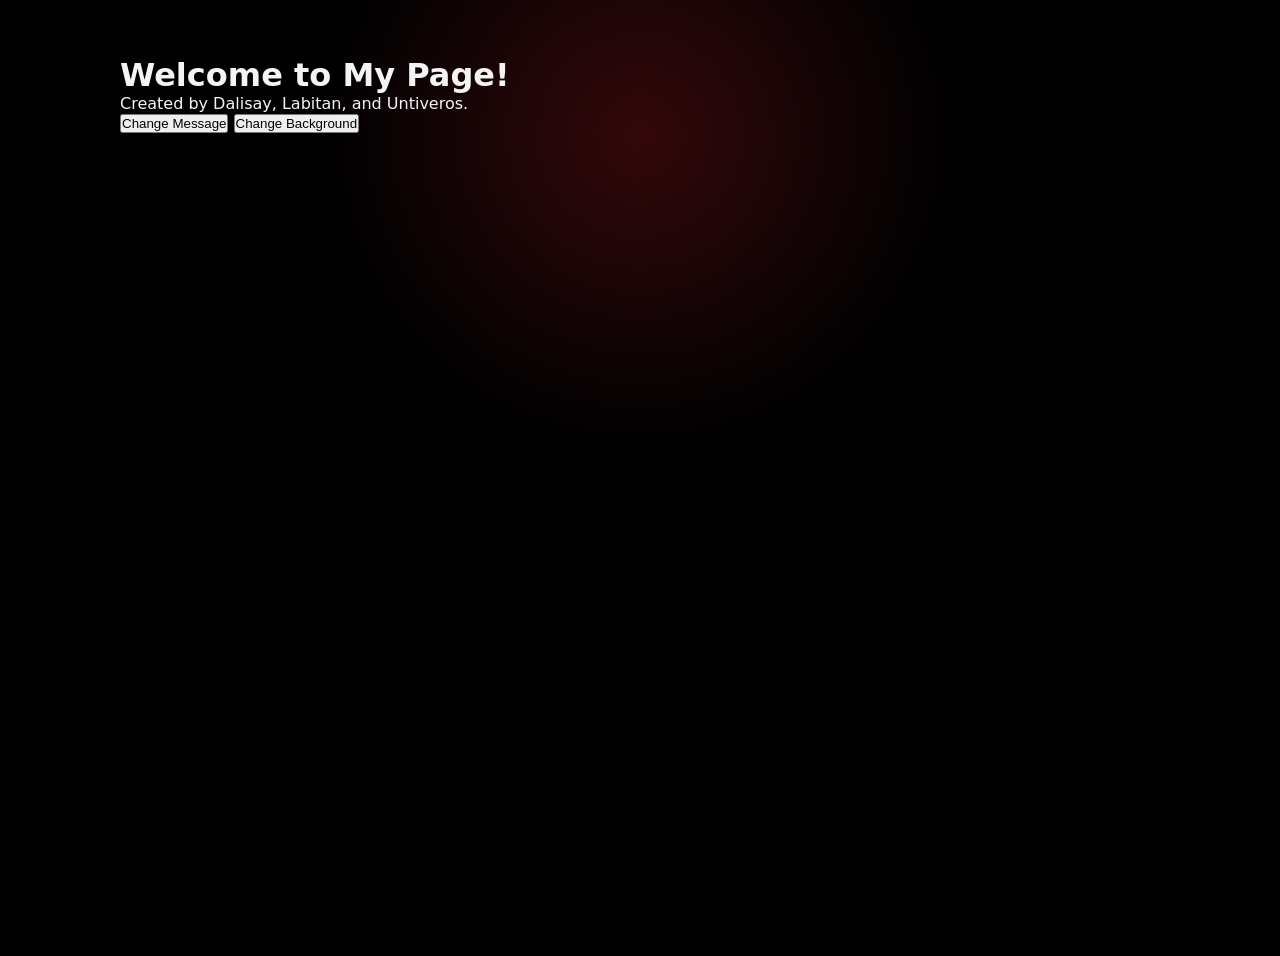
==== commit 0be5c8cb: "Update Replaced the original content with a new interactive HTML template." ====
--- a/lab_act_2.html
+++ b/lab_act_2.html
@@ -1,421 +1,25 @@
 <!DOCTYPE html>
-<html lang="en" data-theme="dark">
+<html lang="en">
 <head>
     <meta charset="UTF-8">
     <meta name="viewport" content="width=device-width, initial-scale=1.0">
-    <title>Group 3 - IT 3104</title>
-
-    <!-- Apply saved theme + JS flag before paint -->
-    <script>
-        (function () {
-            var t = "dark";
-            try {
-                t = localStorage.getItem("theme") ||
-                    (window.matchMedia("(prefers-color-scheme: light)").matches ? "light" : "dark");
-            } catch (e) {}
-            document.documentElement.setAttribute("data-theme", t);
-            document.documentElement.classList.add("js");
-        })();
-    </script>
-
-    <link rel="preconnect" href="https://fonts.googleapis.com">
-    <link rel="preconnect" href="https://fonts.gstatic.com" crossorigin>
-    <link href="https://fonts.googleapis.com/css2?family=Bricolage+Grotesque:wght@600;800&family=Instrument+Sans:wght@400;500;600&display=swap" rel="stylesheet">
+    <title>My First Interactive Page</title>
     <link rel="stylesheet" href="style.css">
 </head>
-
 <body>
 
-    <div class="progress" id="progress"></div>
+    <div class="container">
+        <h1>Welcome to My Page!</h1>
 
-    <!-- TOP BAR -->
-    <nav class="topbar">
-        <div class="brand"><span class="brand-dot"></span>IT 3104</div>
+        <p id="message">
+            Created by Dalisay, Labitan, and Untiveros.
+        </p>
 
-        <div class="nav-links">
-            <a href="#graded">Graded</a>
-            <a href="#practice">Practice</a>
-            <a href="#handson">Hands-On</a>
-        </div>
-
-        <button class="theme-toggle" id="themeToggle" type="button" aria-label="Switch to light mode">
-            <svg class="icon-sun" viewBox="0 0 24 24" width="20" height="20" fill="none" stroke="currentColor" stroke-width="2" stroke-linecap="round" stroke-linejoin="round" aria-hidden="true">
-                <circle cx="12" cy="12" r="4"/>
-                <path d="M12 2v2M12 20v2M4.93 4.93l1.41 1.41M17.66 17.66l1.41 1.41M2 12h2M20 12h2M4.93 19.07l1.41-1.41M17.66 6.34l1.41-1.41"/>
-            </svg>
-            <svg class="icon-moon" viewBox="0 0 24 24" width="20" height="20" fill="none" stroke="currentColor" stroke-width="2" stroke-linecap="round" stroke-linejoin="round" aria-hidden="true">
-                <path d="M21 12.8A9 9 0 1 1 11.2 3a7 7 0 0 0 9.8 9.8z"/>
-            </svg>
-        </button>
-    </nav>
-
-    <!-- HERO -->
-    <header class="header">
-        <div class="aurora" aria-hidden="true"><i></i><i></i></div>
-
-        <h1>Group 3 - IT 3104</h1>
-
-        <p class="members">
-            <span><i>GD</i>Gelliel Ashley Dalisay</span>
-            <span><i>ML</i>Mikko Ronce Labitan</span>
-            <span><i>EU</i>Edz Margaret Untiveros</span>
-        </p>
-    </header>
-
-    <!-- MARQUEE -->
-    <div class="marquee" aria-hidden="true">
-        <div class="marquee-track">
-            <span>HTML</span><span>CSS</span><span>Forms</span><span>Laboratory</span><span>Practice</span><span>Hands-On</span>
-            <span>HTML</span><span>CSS</span><span>Forms</span><span>Laboratory</span><span>Practice</span><span>Hands-On</span>
-        </div>
+        <button id="messageButton">Change Message</button>
+        <button id="backgroundButton">Change Background</button>
     </div>
 
-    <!-- MAIN CONTENT -->
-    <main class="container">
-
-        <div class="toolbar" id="activities">
-            <div class="search">
-                <svg viewBox="0 0 24 24" width="18" height="18" fill="none" stroke="currentColor" stroke-width="2.2" stroke-linecap="round" stroke-linejoin="round" aria-hidden="true"><circle cx="11" cy="11" r="7"/><path d="M20 20l-3.5-3.5"/></svg>
-                <input id="search" type="search" placeholder="Search activities" aria-label="Search activities" autocomplete="off">
-                <kbd>/</kbd>
-            </div>
-
-            <div class="chips" role="group" aria-label="Filter activities">
-                <button class="chip active" type="button" data-filter="all" aria-pressed="true">All</button>
-                <button class="chip" type="button" data-filter="graded" aria-pressed="false">Graded</button>
-                <button class="chip" type="button" data-filter="practice" aria-pressed="false">Practice</button>
-                <button class="chip" type="button" data-filter="handson" aria-pressed="false">Hands-On</button>
-            </div>
-        </div>
-
-        <p class="empty" id="empty" hidden>No activities match your search.</p>
-
-        <section class="section" id="graded" data-tag="Graded">
-            <div class="section-heading">
-                <h2>Graded Laboratory Exercises</h2>
-            </div>
-
-            <div class="activity">
-                <div class="activity-details">
-                    <h3>Laboratory Activity 1</h3>
-                    <p>September 5, 2026.</p>
-                </div>
-                <a href="Lab_Act_1.html" class="view-button">View Activity</a>
-            </div>
-        </section>
-
-        <section class="section" id="practice" data-tag="Practice">
-            <div class="section-heading">
-                <h2>Practice Activities</h2>
-            </div>
-
-            <div class="activity">
-                <div class="activity-details">
-                    <h3>Practice Activity 1: HTML</h3>
-                    <p>September 5, 2026.</p>
-                </div>
-                <a href="practice%201%20html.html" class="view-button">View Activity</a>
-            </div>
-
-            <div class="activity">
-                <div class="activity-details">
-                    <h3>Practice Activity 2: CSS</h3>
-                    <p>September 5, 2026.</p>
-                </div>
-                <a href="Pactice%20Activity%202.html" class="view-button">View Activity</a>
-            </div>
-        </section>
-
-        <section class="section" id="handson" data-tag="Hands-On">
-            <div class="section-heading">
-                <h2>Class Hands-On Practice</h2>
-            </div>
-
-            <div class="activity">
-                <div class="activity-details">
-                    <h3>HTML</h3>
-                    <p>September 12, 2026.</p>
-                </div>
-                <a href="practice%201%20html.html" class="view-button">View Activity</a>
-            </div>
-
-            <div class="activity">
-                <div class="activity-details">
-                    <h3>HTML ASIDE</h3>
-                    <p>September 12, 2026.</p>
-                </div>
-                <a href="practice-1-html-aside.html" class="view-button">View Activity</a>
-            </div>
-
-            <div class="activity">
-                <div class="activity-details">
-                    <h3>HTML Forms</h3>
-                    <p>September 12, 2026.</p>
-                </div>
-                <a href="practice%20activity%201%20html%20forms.html" class="view-button">View Activity</a>
-            </div>
-        </section>
-
-    </main>
-
-    <!-- FOOTER -->
-    <footer class="footer">
-        <div class="footer-inner">
-            <div class="brand"><span class="brand-dot"></span>Group 3 - IT 3104</div>
-            <p class="footer-members">Gelliel Ashley Dalisay &middot; Mikko Ronce Labitan &middot; Edz Margaret Untiveros</p>
-            <p class="footer-copy">&copy; 2026 Group 3 - IT 3104</p>
-        </div>
-    </footer>
-
-    <button class="to-top" id="toTop" type="button" aria-label="Back to top">
-        <svg viewBox="0 0 24 24" width="20" height="20" fill="none" stroke="currentColor" stroke-width="2.4" stroke-linecap="round" stroke-linejoin="round" aria-hidden="true"><path d="M12 19V5M5 12l7-7 7 7"/></svg>
-    </button>
-
-    <!-- MUSIC -->
-    <audio id="bgm" src="music.mp3" loop preload="none"></audio>
-
-    <button class="sound-btn" id="soundBtn" type="button" aria-label="Play music" aria-pressed="false">
-        <span class="eq" aria-hidden="true"><i></i><i></i><i></i><i></i></span>
-        <span class="sound-label" id="soundLabel">Music</span>
-    </button>
-
-    <script>
-        var root = document.documentElement;
-        var reduced = window.matchMedia("(prefers-reduced-motion: reduce)").matches;
-
-        var sections = document.querySelectorAll(".section");
-        var cards = document.querySelectorAll(".activity");
-
-        /* ---------- Theme toggle (circular reveal when supported) ---------- */
-        var toggle = document.getElementById("themeToggle");
-
-        function syncLabel() {
-            var light = root.getAttribute("data-theme") === "light";
-            toggle.setAttribute("aria-label", light ? "Switch to dark mode" : "Switch to light mode");
-        }
-
-        toggle.addEventListener("click", function (e) {
-            var next = root.getAttribute("data-theme") === "light" ? "dark" : "light";
-
-            function apply() {
-                root.setAttribute("data-theme", next);
-                try { localStorage.setItem("theme", next); } catch (err) {}
-                syncLabel();
-            }
-
-            if (!document.startViewTransition || reduced) { apply(); return; }
-
-            var x = e.clientX, y = e.clientY;
-            var r = Math.hypot(Math.max(x, innerWidth - x), Math.max(y, innerHeight - y));
-            var t = document.startViewTransition(apply);
-
-            t.ready.then(function () {
-                root.animate(
-                    { clipPath: ["circle(0px at " + x + "px " + y + "px)", "circle(" + r + "px at " + x + "px " + y + "px)"] },
-                    { duration: 650, easing: "ease-in-out", pseudoElement: "::view-transition-new(root)" }
-                );
-            });
-        });
-        syncLabel();
-
-        /* ---------- Tag badge on each card + count on each heading ---------- */
-        sections.forEach(function (s) {
-            var tag = s.dataset.tag;
-            var list = s.querySelectorAll(".activity");
-
-            list.forEach(function (card) {
-                var d = card.querySelector(".activity-details");
-                var t = document.createElement("span");
-                t.className = "tag";
-                t.textContent = tag;
-                d.insertBefore(t, d.firstChild);
-            });
-
-            var c = document.createElement("span");
-            c.className = "count";
-            c.textContent = list.length;
-            s.querySelector(".section-heading h2").after(c);
-        });
-
-        /* ---------- Scroll reveal ---------- */
-        var items = document.querySelectorAll(".section-heading, .activity");
-        items.forEach(function (el) { el.classList.add("reveal"); });
-
-        if ("IntersectionObserver" in window) {
-            var io = new IntersectionObserver(function (entries) {
-                entries.forEach(function (e) {
-                    if (e.isIntersecting) {
-                        e.target.classList.add("in");
-                        io.unobserve(e.target);
-                    }
-                });
-            }, { threshold: 0.12 });
-            items.forEach(function (el) { io.observe(el); });
-        } else {
-            items.forEach(function (el) { el.classList.add("in"); });
-        }
-
-        /* ---------- Card spotlight + 3D tilt ---------- */
-        cards.forEach(function (card) {
-            card.addEventListener("mousemove", function (e) {
-                var r = card.getBoundingClientRect();
-                var px = (e.clientX - r.left) / r.width;
-                var py = (e.clientY - r.top) / r.height;
-                card.style.setProperty("--mx", (px * r.width) + "px");
-                card.style.setProperty("--my", (py * r.height) + "px");
-                if (!reduced) {
-                    card.style.setProperty("--ry", ((px - 0.5) * 8) + "deg");
-                    card.style.setProperty("--rx", ((0.5 - py) * 8) + "deg");
-                }
-            });
-            card.addEventListener("mouseleave", function () {
-                card.style.setProperty("--rx", "0deg");
-                card.style.setProperty("--ry", "0deg");
-            });
-        });
-
-        /* ---------- Ambient glow that follows the cursor ---------- */
-        document.addEventListener("pointermove", function (e) {
-            root.style.setProperty("--x", e.clientX + "px");
-            root.style.setProperty("--y", e.clientY + "px");
-        });
-
-        /* ---------- Search + filter chips ---------- */
-        var search = document.getElementById("search");
-        var empty = document.getElementById("empty");
-        var chips = document.querySelectorAll(".chip");
-        var filter = "all";
-
-        function applyFilter() {
-            var q = search.value.toLowerCase().trim();
-            var any = false;
-
-            cards.forEach(function (card) {
-                var sec = card.closest(".section");
-                var ok = (filter === "all" || sec.id === filter) &&
-                         card.textContent.toLowerCase().indexOf(q) !== -1;
-                card.hidden = !ok;
-                if (ok) any = true;
-            });
-
-            sections.forEach(function (s) {
-                s.hidden = !s.querySelector(".activity:not([hidden])");
-            });
-
-            empty.hidden = any;
-        }
-
-        search.addEventListener("input", applyFilter);
-
-        chips.forEach(function (chip) {
-            chip.addEventListener("click", function () {
-                filter = chip.dataset.filter;
-                chips.forEach(function (c) {
-                    var on = c === chip;
-                    c.classList.toggle("active", on);
-                    c.setAttribute("aria-pressed", on);
-                });
-                applyFilter();
-            });
-        });
-
-        /* "/" focuses the search box, Esc clears it */
-        document.addEventListener("keydown", function (e) {
-            var typing = /^(INPUT|TEXTAREA)$/.test(document.activeElement.tagName);
-            if (e.key === "/" && !typing) {
-                e.preventDefault();
-                search.focus();
-                search.scrollIntoView({ behavior: "smooth", block: "center" });
-            } else if (e.key === "Escape" && document.activeElement === search) {
-                search.value = "";
-                applyFilter();
-                search.blur();
-            }
-        });
-
-        /* ---------- Active nav link while scrolling ---------- */
-        var navLinks = document.querySelectorAll(".nav-links a");
-        var spy = new IntersectionObserver(function (entries) {
-            entries.forEach(function (e) {
-                if (e.isIntersecting) {
-                    navLinks.forEach(function (a) {
-                        a.classList.toggle("active", a.getAttribute("href") === "#" + e.target.id);
-                    });
-                }
-            });
-        }, { rootMargin: "-40% 0px -50% 0px" });
-        sections.forEach(function (s) { spy.observe(s); });
-
-        /* ---------- Progress bar + back to top ---------- */
-        var progress = document.getElementById("progress");
-        var toTop = document.getElementById("toTop");
-
-        function onScroll() {
-            var max = document.documentElement.scrollHeight - window.innerHeight;
-            var ratio = max > 0 ? window.scrollY / max : 0;
-            progress.style.transform = "scaleX(" + ratio + ")";
-            toTop.classList.toggle("show", window.scrollY > 400);
-        }
-
-        window.addEventListener("scroll", onScroll, { passive: true });
-        onScroll();
-
-        toTop.addEventListener("click", function () {
-            window.scrollTo({ top: 0, behavior: "smooth" });
-        });
-
-        /* ---------- Music + click sounds ---------- */
-        var bgm = document.getElementById("bgm");
-        var soundBtn = document.getElementById("soundBtn");
-        var soundLabel = document.getElementById("soundLabel");
-        var audioCtx;
-
-        bgm.volume = 0.35;
-
-        function setSound(on) {
-            soundBtn.classList.toggle("on", on);
-            soundBtn.setAttribute("aria-pressed", on);
-            soundBtn.setAttribute("aria-label", on ? "Pause music" : "Play music");
-            soundLabel.textContent = on ? "Playing" : "Music";
-        }
-
-        soundBtn.addEventListener("click", function () {
-            if (bgm.paused) {
-                bgm.play().then(function () {
-                    setSound(true);
-                }).catch(function () {
-                    soundLabel.textContent = "music.mp3 not found";
-                });
-            } else {
-                bgm.pause();
-                setSound(false);
-            }
-        });
-
-        /* soft blip made with the Web Audio API (no file needed) */
-        function blip(freq) {
-            if (bgm.paused) return;
-            try {
-                audioCtx = audioCtx || new (window.AudioContext || window.webkitAudioContext)();
-                var o = audioCtx.createOscillator();
-                var g = audioCtx.createGain();
-                var t = audioCtx.currentTime;
-                o.type = "sine";
-                o.frequency.value = freq;
-                g.gain.setValueAtTime(0.0001, t);
-                g.gain.exponentialRampToValueAtTime(0.08, t + 0.01);
-                g.gain.exponentialRampToValueAtTime(0.0001, t + 0.15);
-                o.connect(g);
-                g.connect(audioCtx.destination);
-                o.start();
-                o.stop(t + 0.16);
-            } catch (err) {}
-        }
-
-        document.addEventListener("click", function (e) {
-            if (e.target.closest(".view-button, .chip, .theme-toggle, .to-top")) blip(780);
-        });
-    </script>
-
+    <script src="script.js"></script>
+</href>
 </body>
 </html>
--- a/style.css
+++ b/style.css
@@ -234,6 +234,7 @@
 .to-top:focus-visible,
 .nav-links a:focus-visible,
 .chip:focus-visible,
+.sound-btn:focus-visible,
 .search input:focus-visible {
     outline: 2px solid var(--accent);
     outline-offset: 3px;
@@ -771,6 +772,64 @@
 .to-top:hover { background: var(--accent-hover); }
 
 /* =========================
+   MUSIC BUTTON
+========================= */
+
+.sound-btn {
+    position: fixed;
+    left: 24px;
+    bottom: 24px;
+    z-index: 60;
+    display: inline-flex;
+    align-items: center;
+    gap: 12px;
+    padding: 12px 18px 12px 16px;
+    font: inherit;
+    font-size: 14px;
+    font-weight: 600;
+    color: var(--text);
+    background: var(--bar);
+    backdrop-filter: blur(14px);
+    -webkit-backdrop-filter: blur(14px);
+    border: 1px solid var(--border);
+    border-radius: 999px;
+    cursor: pointer;
+    transition: border-color 0.25s ease, transform 0.2s ease, box-shadow 0.25s ease, background 0.35s ease;
+}
+
+.sound-btn:hover {
+    border-color: var(--accent);
+    transform: translateY(-2px);
+}
+
+.sound-btn:active { transform: scale(0.96); }
+
+.sound-btn.on {
+    border-color: var(--accent);
+    box-shadow: 0 10px 30px var(--glow);
+}
+
+/* equalizer bars */
+.eq {
+    display: flex;
+    align-items: flex-end;
+    gap: 3px;
+    height: 16px;
+}
+
+.eq i {
+    width: 3px;
+    height: 4px;
+    border-radius: 2px;
+    background: var(--accent);
+}
+
+.sound-btn.on .eq i { animation: eq 0.9s ease-in-out infinite; }
+.sound-btn.on .eq i:nth-child(2) { animation-delay: 0.15s; }
+.sound-btn.on .eq i:nth-child(3) { animation-delay: 0.3s; }
+.sound-btn.on .eq i:nth-child(4) { animation-delay: 0.45s; }
+
+/* =========================
    ANIMATIONS
 ========================= */
 
@@ -803,6 +862,11 @@
 
 @keyframes drift-b {
     to { transform: translate(-150px, -50px) scale(1.15); }
+}
+
+@keyframes eq {
+    0%, 100% { height: 4px; }
+    50%      { height: 16px; }
 }
 
 @media (prefers-reduced-motion: reduce) {
@@ -906,4 +970,12 @@
         right: 16px;
         bottom: 16px;
     }
-}
+
+    .sound-btn {
+        left: 16px;
+        bottom: 16px;
+        padding: 13px 15px;
+    }
+
+    .sound-label { display: none; }
+}
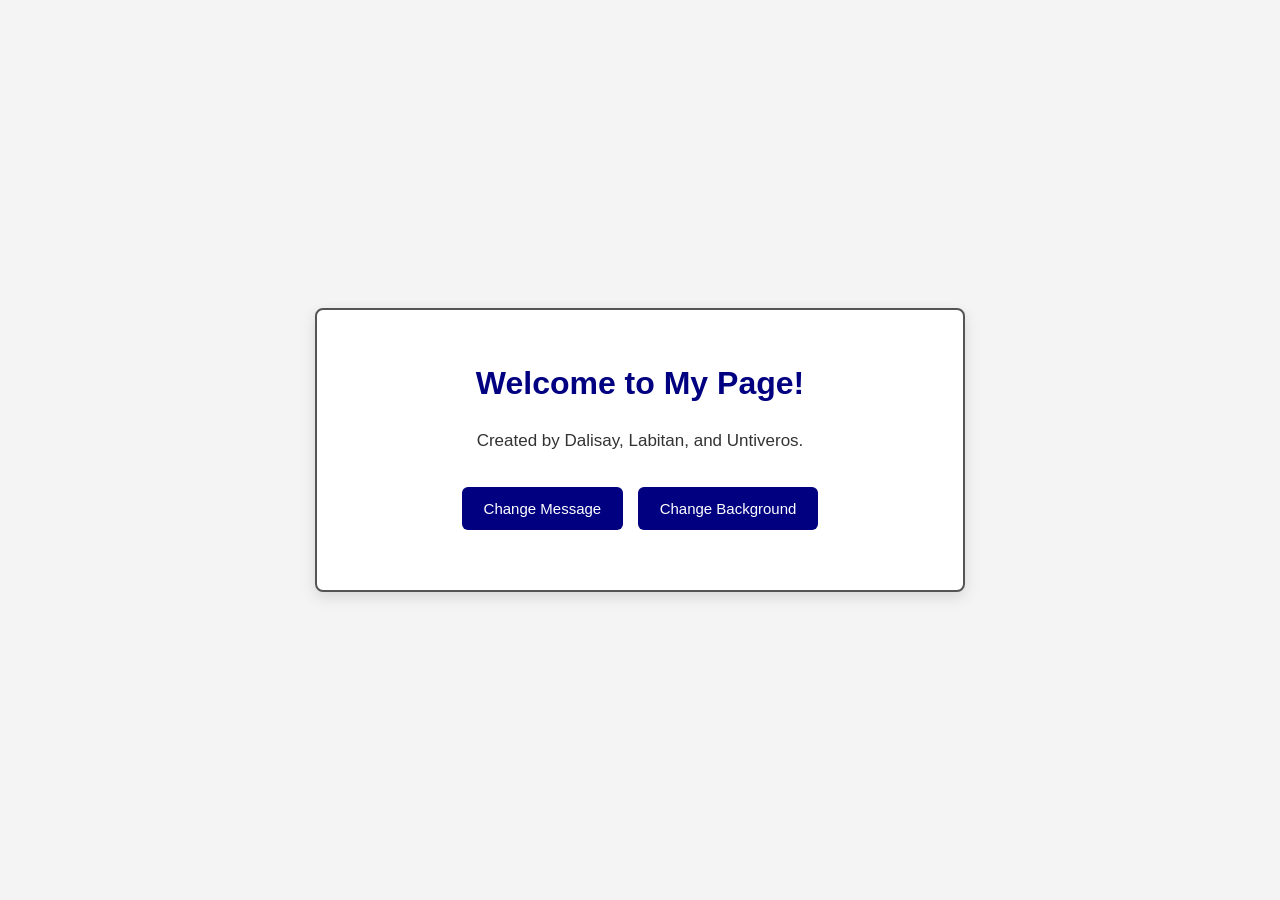
==== commit 8864dc91: "Update" ====
--- a/lab_act_2.html
+++ b/lab_act_2.html
@@ -4,7 +4,7 @@
     <meta charset="UTF-8">
     <meta name="viewport" content="width=device-width, initial-scale=1.0">
     <title>My First Interactive Page</title>
-    <link rel="stylesheet" href="style.css">
+    <link rel="stylesheet" href="lab_act_2.css">
 </head>
 <body>
 
--- a/lab_act_2.css
+++ b/lab_act_2.css
@@ -0,0 +1,77 @@
+/* General Settings */
+* {
+    margin: 0;
+    padding: 0;
+    box-sizing: border-box;
+}
+
+/* Body / Outside Background */
+body {
+    min-height: 100vh;
+    display: flex;
+    justify-content: center;
+    align-items: center;
+    background-color: #f4f4f4;
+    font-family: Arial, sans-serif;
+    transition: background-color 0.5s ease;
+}
+
+/* Main Container */
+.container {
+    width: 90%;
+    max-width: 650px;
+    padding: 55px 35px;
+    text-align: center;
+    background-color: white;
+    border: 2px solid #555;
+    border-radius: 8px;
+    box-shadow: 0 5px 15px rgba(0, 0, 0, 0.12);
+}
+
+/* Heading */
+h1 {
+    margin-bottom: 25px;
+    color: navy;
+    font-size: 32px;
+}
+
+/* Message */
+p {
+    margin-bottom: 28px;
+    color: #333;
+    font-size: 17px;
+    line-height: 1.6;
+}
+
+/* Buttons */
+button {
+    padding: 13px 22px;
+    margin: 5px;
+    border: none;
+    border-radius: 6px;
+    background-color: navy;
+    color: white;
+    font-size: 15px;
+    cursor: pointer;
+    transition: background-color 0.3s ease;
+}
+
+/* Button Hover Effect */
+button:hover {
+    background-color: #25258c;
+}
+
+/* Responsive Design */
+@media (max-width: 480px) {
+    .container {
+        padding: 40px 20px;
+    }
+
+    h1 {
+        font-size: 25px;
+    }
+
+    p {
+        font-size: 15px;
+    }
+}
